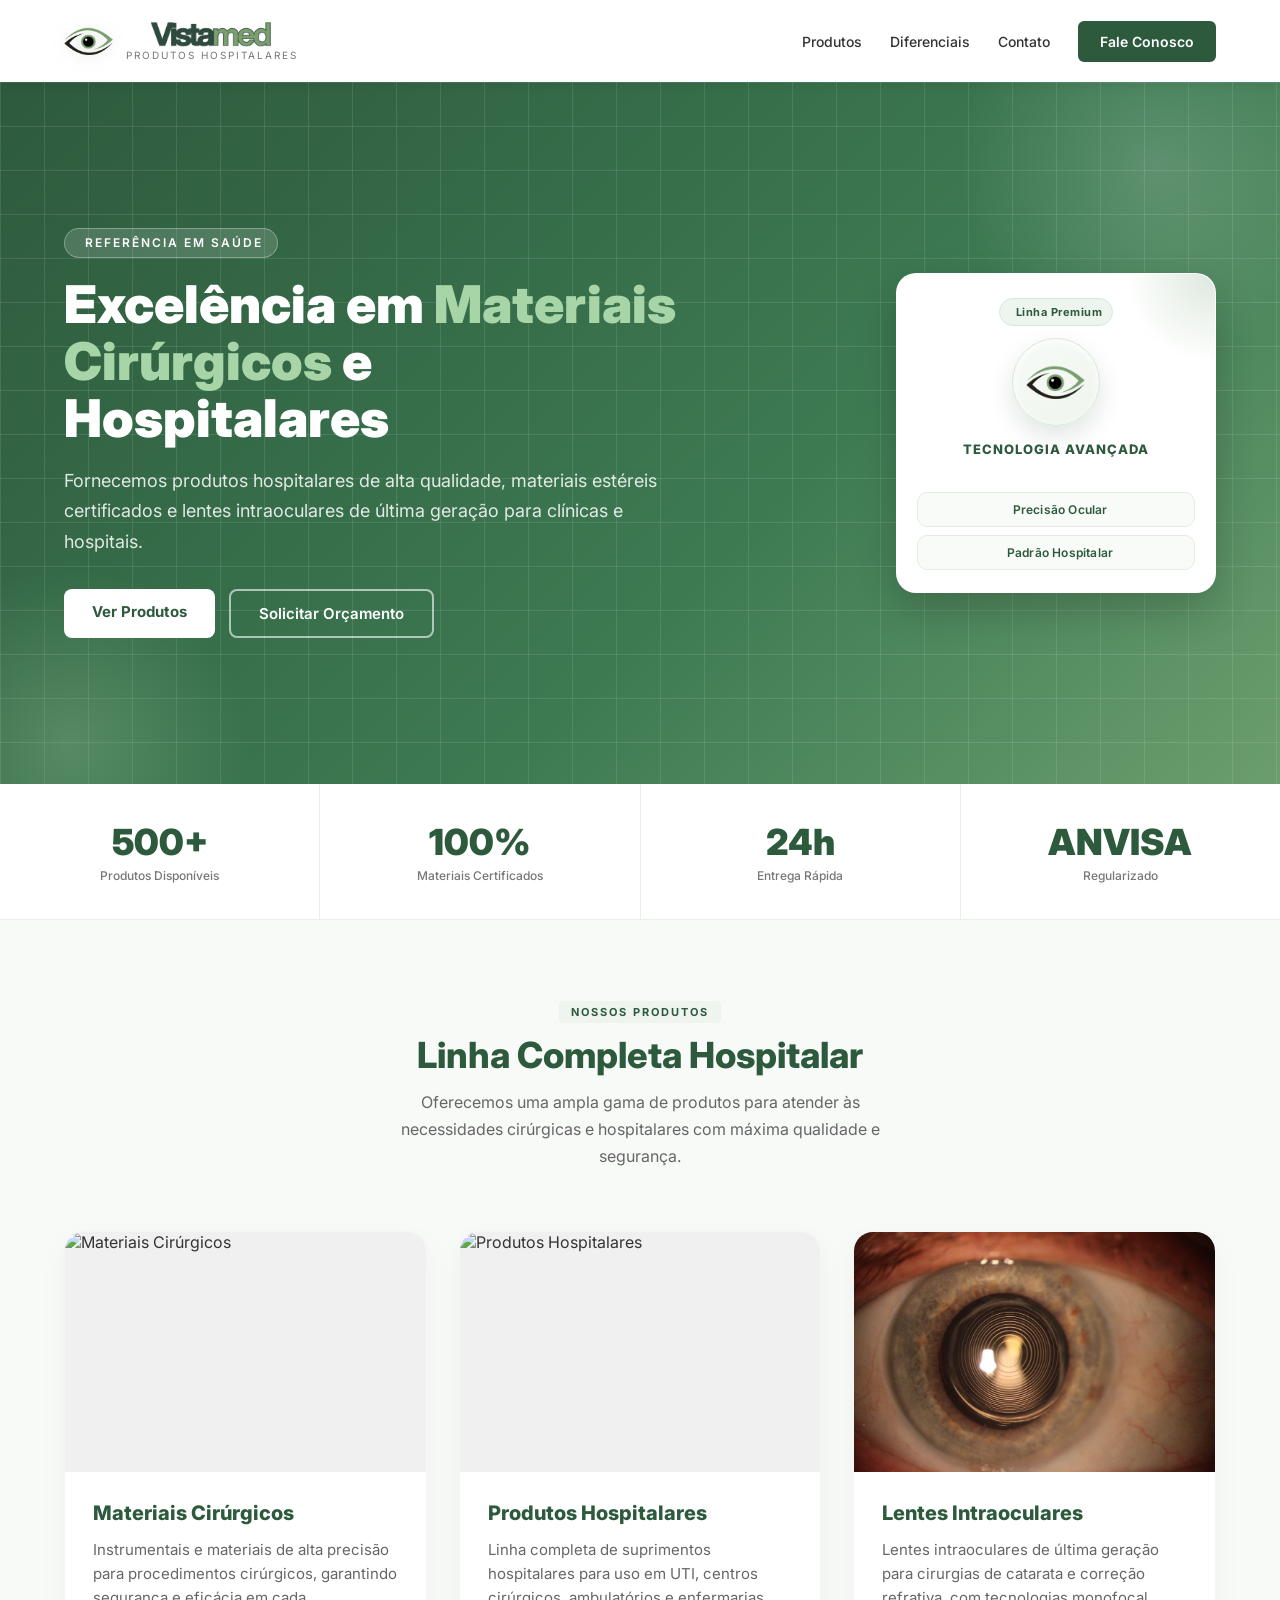
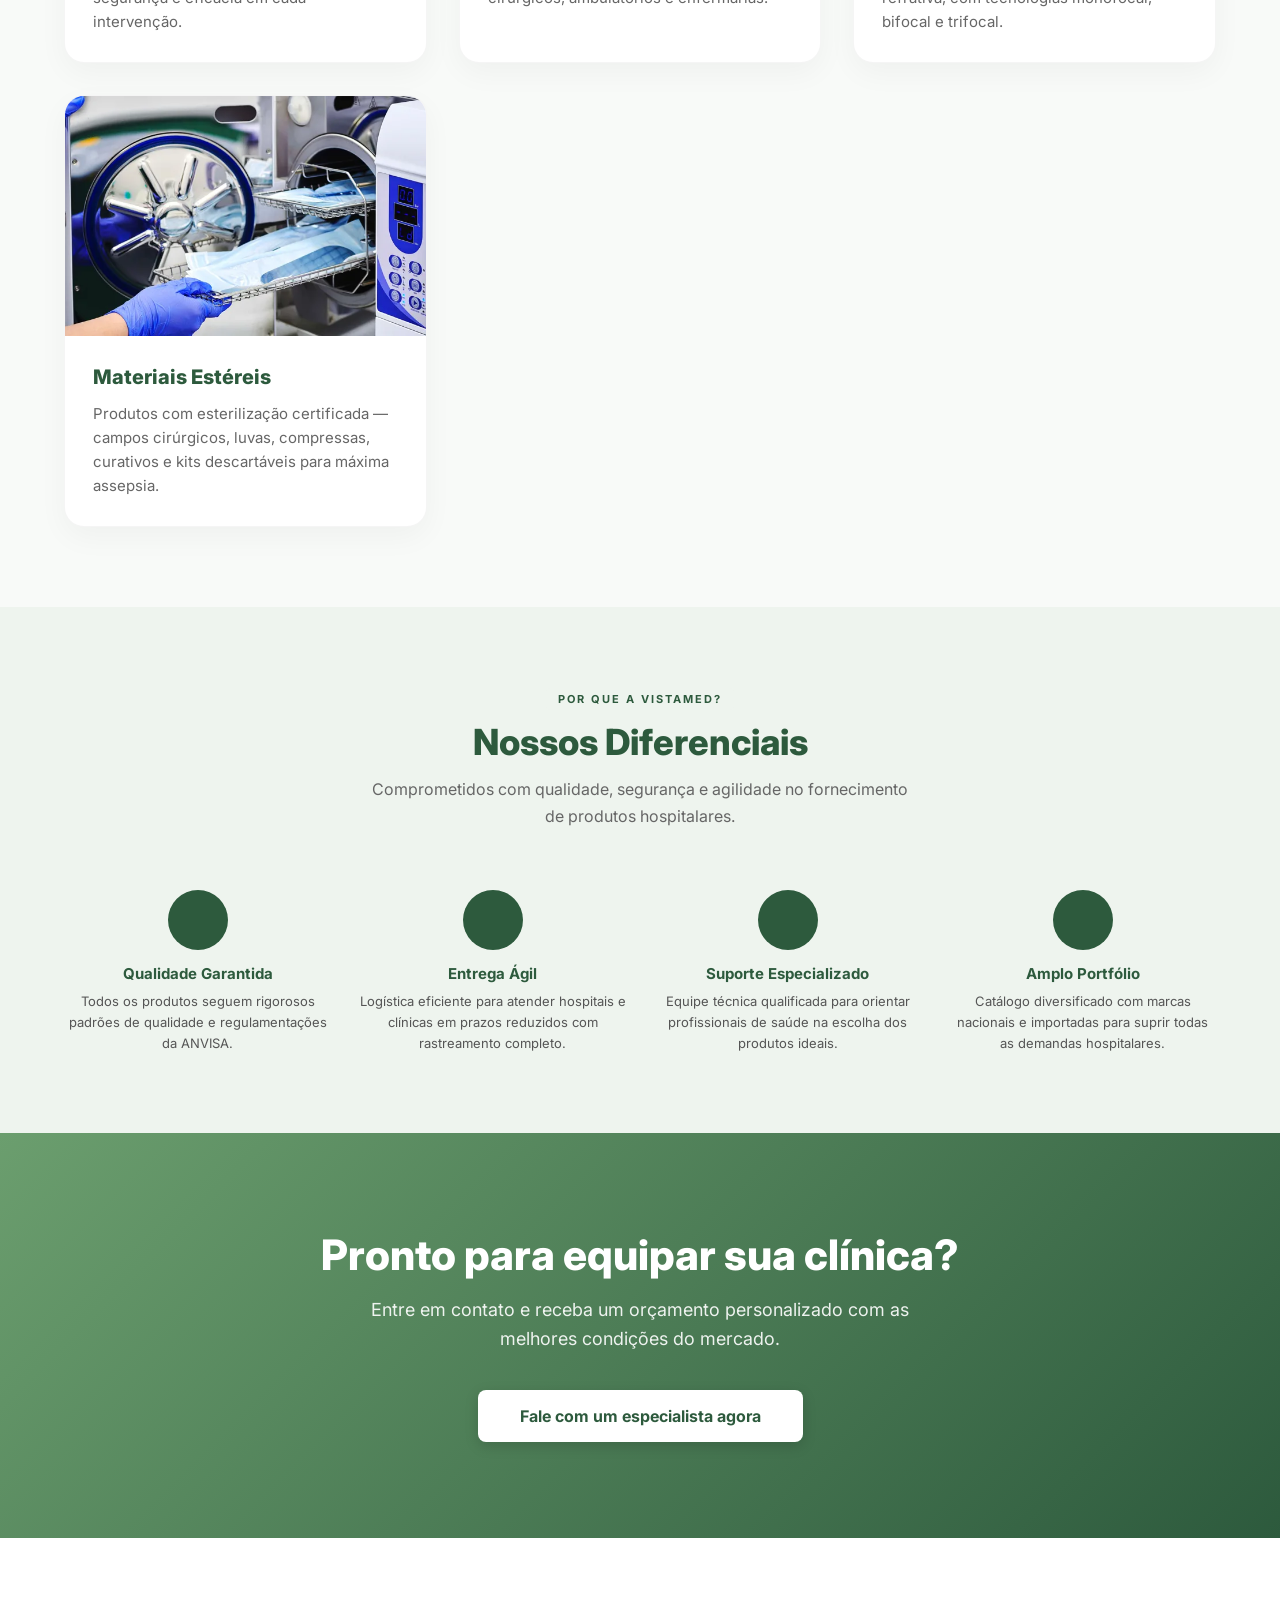
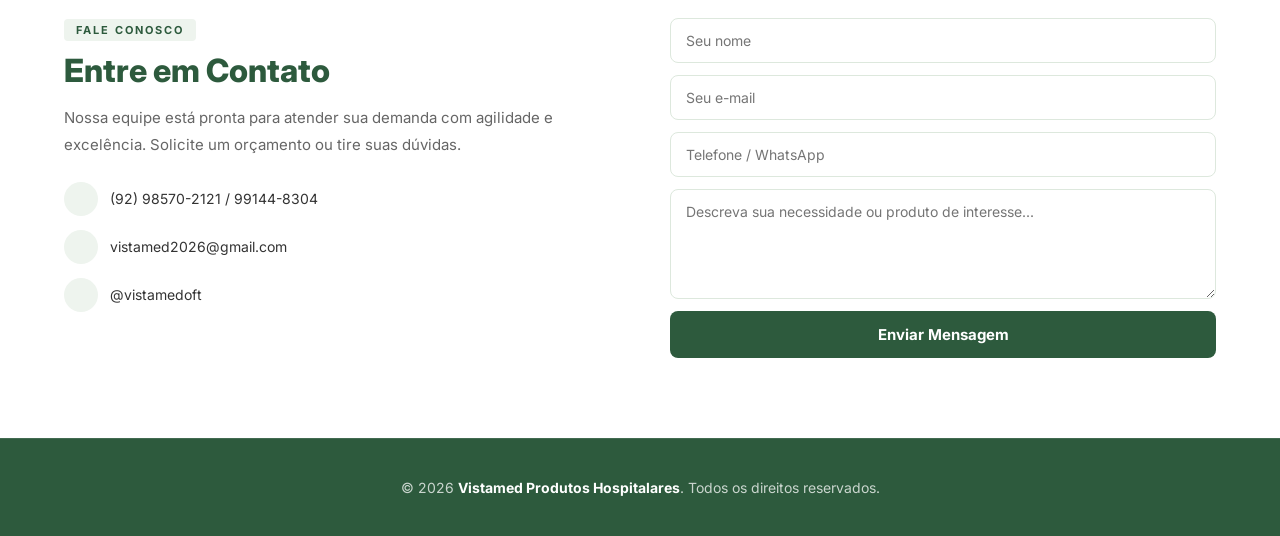
==== frontend/index.html @ 11a18e43 "correção - index e imagens" ====
<!doctype html>
<html lang="pt-BR">
  <head>
    <meta charset="UTF-8" />
    <meta name="viewport" content="width=device-width, initial-scale=1.0" />
    <title>Vistamed - Produtos Hospitalares</title>
    <link
      href="https://fonts.googleapis.com/css2?family=Inter:wght@300;400;600;700;900&display=swap"
      rel="stylesheet"
    />
    <link
      rel="stylesheet"
      href="https://cdn-uicons.flaticon.com/uicons-regular-rounded/css/uicons-regular-rounded.css"
    />
    <link
      rel="stylesheet"
      href="https://cdn-uicons.flaticon.com/uicons-brands/css/uicons-brands.css"
    />
    <link rel="stylesheet" href="src/styles/main.css" />
  </head>
  <body>
    <!-- NAVBAR -->
    <nav>
      <div class="brand">
        <img src="src/images/iconjob.png" alt="Logo Vistamed" class="brand-mark" />
        <div class="brand-copy">
          <img src="src/images/namejob.png" alt="Vistamed" class="brand-name" />
          <div class="logo-sub">Produtos Hospitalares</div>
        </div>
      </div>
      <div class="nav-links">
        <a href="#produtos">Produtos</a>
        <a href="#diferenciais">Diferenciais</a>
        <a href="#contato">Contato</a>
        <a href="#contato" class="btn-nav">Fale Conosco</a>
      </div>
      <button
        class="hamburger"
        id="hamburgerBtn"
        aria-label="Abrir menu"
        type="button"
      >
        <span></span><span></span><span></span>
      </button>
      <div class="mobile-menu" id="mobileMenu">
        <a href="#produtos" class="mobile-menu-link">Produtos</a>
        <a href="#diferenciais" class="mobile-menu-link">Diferenciais</a>
        <a href="#contato" class="mobile-menu-link">Contato</a>
        <a href="#contato" class="btn-mobile mobile-menu-link">Fale Conosco</a>
      </div>
    </nav>

    <!-- HERO -->
    <section class="hero">
      <div class="hero-content">
        <div class="hero-badge">
          <i class="fi-rr-hospital"></i>Referência em Saúde
        </div>
        <h1>Excelência em <em>Materiais Cirúrgicos</em> e Hospitalares</h1>
        <p>
          Fornecemos produtos hospitalares de alta qualidade, materiais estéreis
          certificados e lentes intraoculares de última geração para clínicas e
          hospitais.
        </p>
        <div class="hero-btns">
          <a href="#produtos" class="btn-primary">Ver Produtos</a>
          <a
            href="https://wa.me/5592985702121?text=Ol%C3%A1%2C%20gostaria%20de%20solicitar%20um%20or%C3%A7amento.%20Pode%20me%20ajudar%3F
"
            target="_blank"
            rel="noopener noreferrer"
            class="btn-secondary"
            >Solicitar Orçamento</a
          >
        </div>
      </div>
      <div class="hero-visual">
        <div class="hero-visual-tag">
          <i class="fi-rr-badge-check"></i>
          Linha Premium
        </div>
        <div class="hero-logo-chip">
          <img src="src/images/iconjob.png" alt="Tecnologia ocular Vistamed" />
        </div>
        <p>Tecnologia Avançada</p>
        <div class="hero-visual-features">
          <div class="hero-mini-card">
            <i class="fi-rr-eye"></i>
            <span>Precisão Ocular</span>
          </div>
          <div class="hero-mini-card">
            <i class="fi-rr-hospital"></i>
            <span>Padrão Hospitalar</span>
          </div>
        </div>
      </div>
    </section>

    <!-- STATS -->
    <div class="stats">
      <div class="stat-item">
        <div class="stat-number">500+</div>
        <div class="stat-label">Produtos Disponíveis</div>
      </div>
      <div class="stat-item">
        <div class="stat-number">100%</div>
        <div class="stat-label">Materiais Certificados</div>
      </div>
      <div class="stat-item">
        <div class="stat-number">24h</div>
        <div class="stat-label">Entrega Rápida</div>
      </div>
      <div class="stat-item">
        <div class="stat-number">ANVISA</div>
        <div class="stat-label">Regularizado</div>
      </div>
    </div>

    <!-- PRODUTOS -->
    <section class="products" id="produtos">
      <div class="section-title">
        <div class="tag">Nossos Produtos</div>
        <h2>Linha Completa Hospitalar</h2>
        <p>
          Oferecemos uma ampla gama de produtos para atender às necessidades
          cirúrgicas e hospitalares com máxima qualidade e segurança.
        </p>
      </div>
      <div class="products-grid">
        <div class="product-card">
          <div class="product-image">
            <img src="src/images/material-cirurgico.jpg" alt="Materiais Cirúrgicos" loading="lazy">
          </div>
          <div class="product-content">
            <h3>Materiais Cirúrgicos</h3>
            <p>
              Instrumentais e materiais de alta precisão para procedimentos
              cirúrgicos, garantindo segurança e eficácia em cada intervenção.
            </p>
          </div>
        </div>
        <div class="product-card">
          <div class="product-image">
            <img src="src/images/material-hospitalar.jpg" alt="Produtos Hospitalares" loading="lazy">
          </div>
          <div class="product-content">
            <h3>Produtos Hospitalares</h3>
            <p>
              Linha completa de suprimentos hospitalares para uso em UTI, centros
              cirúrgicos, ambulatórios e enfermarias.
            </p>
          </div>
        </div>
        <div class="product-card">
          <div class="product-image">
            <img src="src/images/lente-intraoculares.jpeg" alt="Lentes Intraoculares" loading="lazy">
          </div>
          <div class="product-content">
            <h3>Lentes Intraoculares</h3>
            <p>
              Lentes intraoculares de última geração para cirurgias de catarata e
              correção refrativa, com tecnologias monofocal, bifocal e trifocal.
            </p>
          </div>
        </div>
        <div class="product-card">
          <div class="product-image">
            <img src="src/images/material-esteril.jpg" alt="Materiais Estéreis" loading="lazy">
          </div>
          <div class="product-content">
            <h3>Materiais Estéreis</h3>
            <p>
              Produtos com esterilização certificada — campos cirúrgicos, luvas,
              compressas, curativos e kits descartáveis para máxima assepsia.
            </p>
          </div>
        </div>
      </div>
    </section>

    <!-- DIFERENCIAIS -->
    <section class="features" id="diferenciais">
      <div class="section-title">
        <div class="tag">Por que a Vistamed?</div>
        <h2>Nossos Diferenciais</h2>
        <p>
          Comprometidos com qualidade, segurança e agilidade no fornecimento de
          produtos hospitalares.
        </p>
      </div>
      <div class="features-grid">
        <div class="feature-item">
          <div class="feature-icon"><i class="fi-rr-badge-check"></i></div>
          <h3>Qualidade Garantida</h3>
          <p>
            Todos os produtos seguem rigorosos padrões de qualidade e
            regulamentações da ANVISA.
          </p>
        </div>
        <div class="feature-item">
          <div class="feature-icon"><i class="fi-rr-truck-side"></i></div>
          <h3>Entrega Ágil</h3>
          <p>
            Logística eficiente para atender hospitais e clínicas em prazos
            reduzidos com rastreamento completo.
          </p>
        </div>
        <div class="feature-item">
          <div class="feature-icon"><i class="fi-rr-headset"></i></div>
          <h3>Suporte Especializado</h3>
          <p>
            Equipe técnica qualificada para orientar profissionais de saúde na
            escolha dos produtos ideais.
          </p>
        </div>
        <div class="feature-item">
          <div class="feature-icon"><i class="fi-rr-briefcase"></i></div>
          <h3>Amplo Portfólio</h3>
          <p>
            Catálogo diversificado com marcas nacionais e importadas para suprir
            todas as demandas hospitalares.
          </p>
        </div>
      </div>
    </section>

    <!-- CTA -->
    <section class="cta-section">
      <h2>Pronto para equipar sua clínica?</h2>
      <p>
        Entre em contato e receba um orçamento personalizado com as melhores
        condições do mercado.
      </p>
      <a
        href="https://wa.me/5592985702121?text=Ol%C3%A1%21%20Vim%20pelo%20site%20da%20Vistamed%20e%20gostaria%20de%20receber%20um%20or%C3%A7amento.%20Podem%20me%20ajudar%3F"
        target="_blank"
        rel="noopener noreferrer"
        class="btn-cta"
      >
        Fale com um especialista agora
      </a>
    </section>

    <!-- CONTATO -->
    <section class="contact" id="contato">
      <div class="contact-grid">
        <div class="contact-info">
          <div class="tag">Fale Conosco</div>
          <h2>Entre em Contato</h2>
          <p>
            Nossa equipe está pronta para atender sua demanda com agilidade e
            excelência. Solicite um orçamento ou tire suas dúvidas.
          </p>
          <div class="contact-item">
            <span class="contact-item-icon"
              ><i class="fi-rr-phone-call"></i
            ></span>
            <a
              href="https://wa.me/5592985702121"
              target="_blank"
              rel="noopener noreferrer"
              >(92) 98570-2121 / 99144-8304</a
            >
          </div>
          <div class="contact-item">
            <span class="contact-item-icon"
              ><i class="fi-rr-envelope"></i
            ></span>
            <a href="mailto:vistamed2026@gmail.com">vistamed2026@gmail.com</a>
          </div>
          <div class="contact-item">
            <span class="contact-item-icon"
              ><i class="fi-brands-instagram"></i
            ></span>
            <a
              href="https://instagram.com/vistamedoft"
              target="_blank"
              rel="noopener noreferrer"
              >@vistamedoft</a
            >
          </div>
        </div>
        <form class="contact-form" id="contactForm">
          <input type="text" id="nome" placeholder="Seu nome" required />
          <input type="email" id="email" placeholder="Seu e-mail" required />
          <input
            type="tel"
            id="telefone"
            placeholder="Telefone / WhatsApp"
            required
          />
          <textarea
            id="mensagem"
            placeholder="Descreva sua necessidade ou produto de interesse..."
            required
          ></textarea>
          <button type="submit" class="btn-form">Enviar Mensagem</button>
        </form>
      </div>
    </section>

    <!-- FOOTER -->
    <footer>
      <p>
        &copy; 2026 <strong>Vistamed Produtos Hospitalares</strong>. Todos os
        direitos reservados.
      </p>
    </footer>

    <script src="src/js/menu.js" defer></script>
    <script src="src/js/whatsapp-form.js" defer></script>
    <script src="src/js/main.js" defer></script>
  </body>
</html>
---- frontend/src/styles/main.css ----
@import url('./base/variables.css');
@import url('./base/reset.css');
@import url('./components/sections-common.css');
@import url('./sections/navbar.css');
@import url('./sections/hero.css');
@import url('./sections/stats.css');
@import url('./sections/products.css');
@import url('./sections/features.css');
@import url('./sections/cta.css');
@import url('./sections/contact.css');
@import url('./sections/footer.css');
@import url('./base/responsive.css');
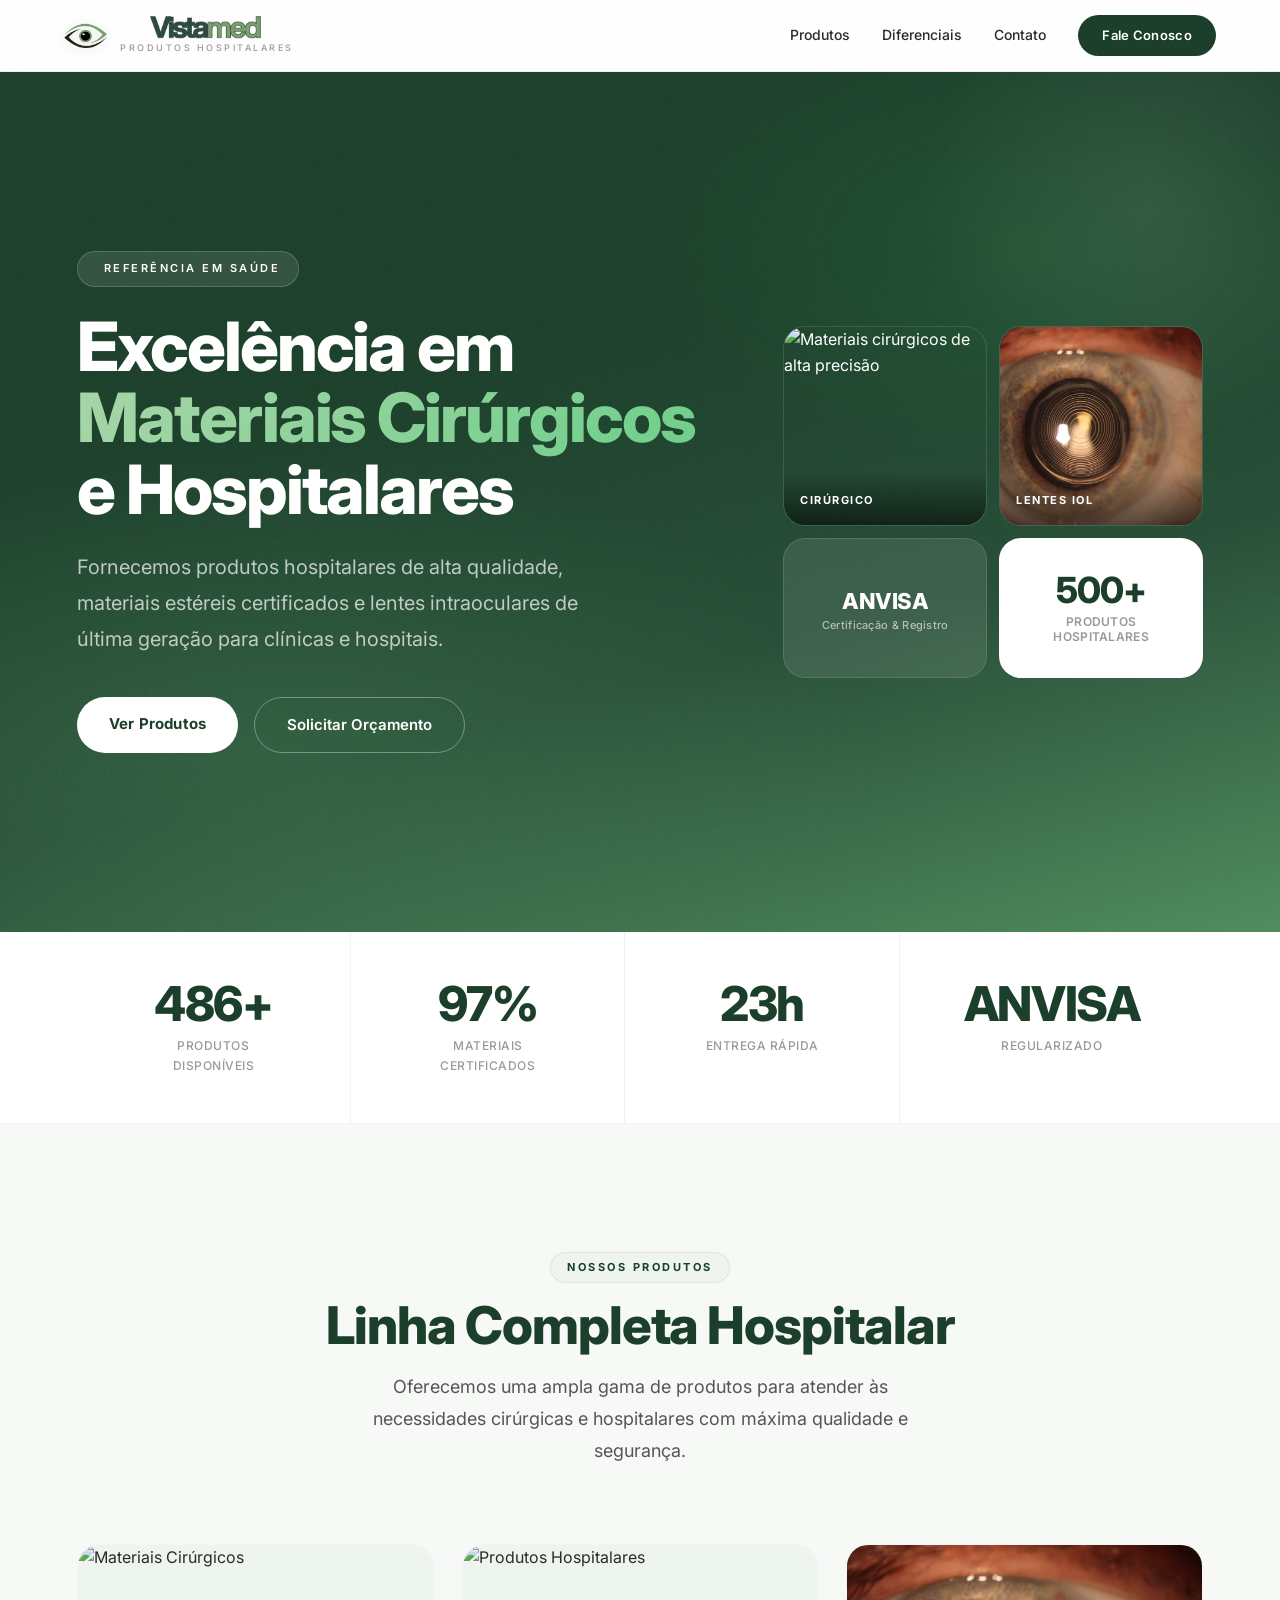
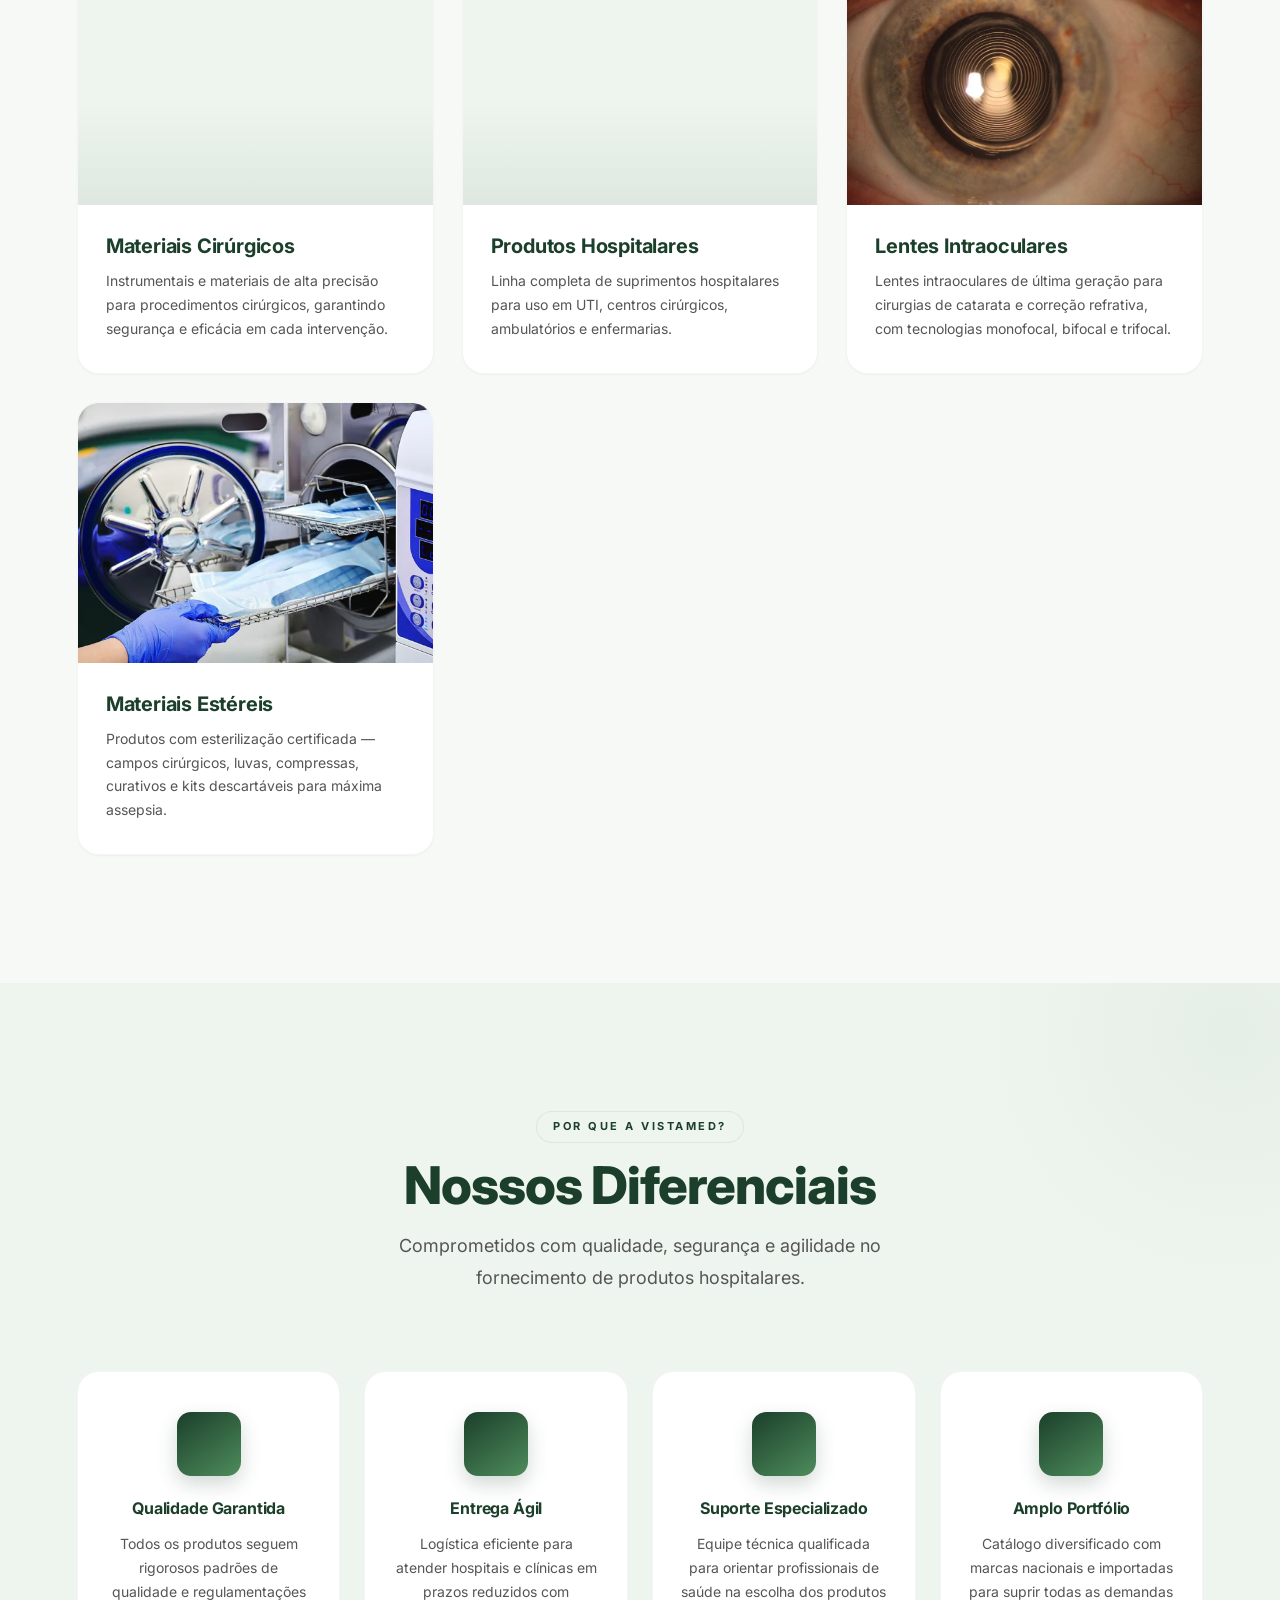
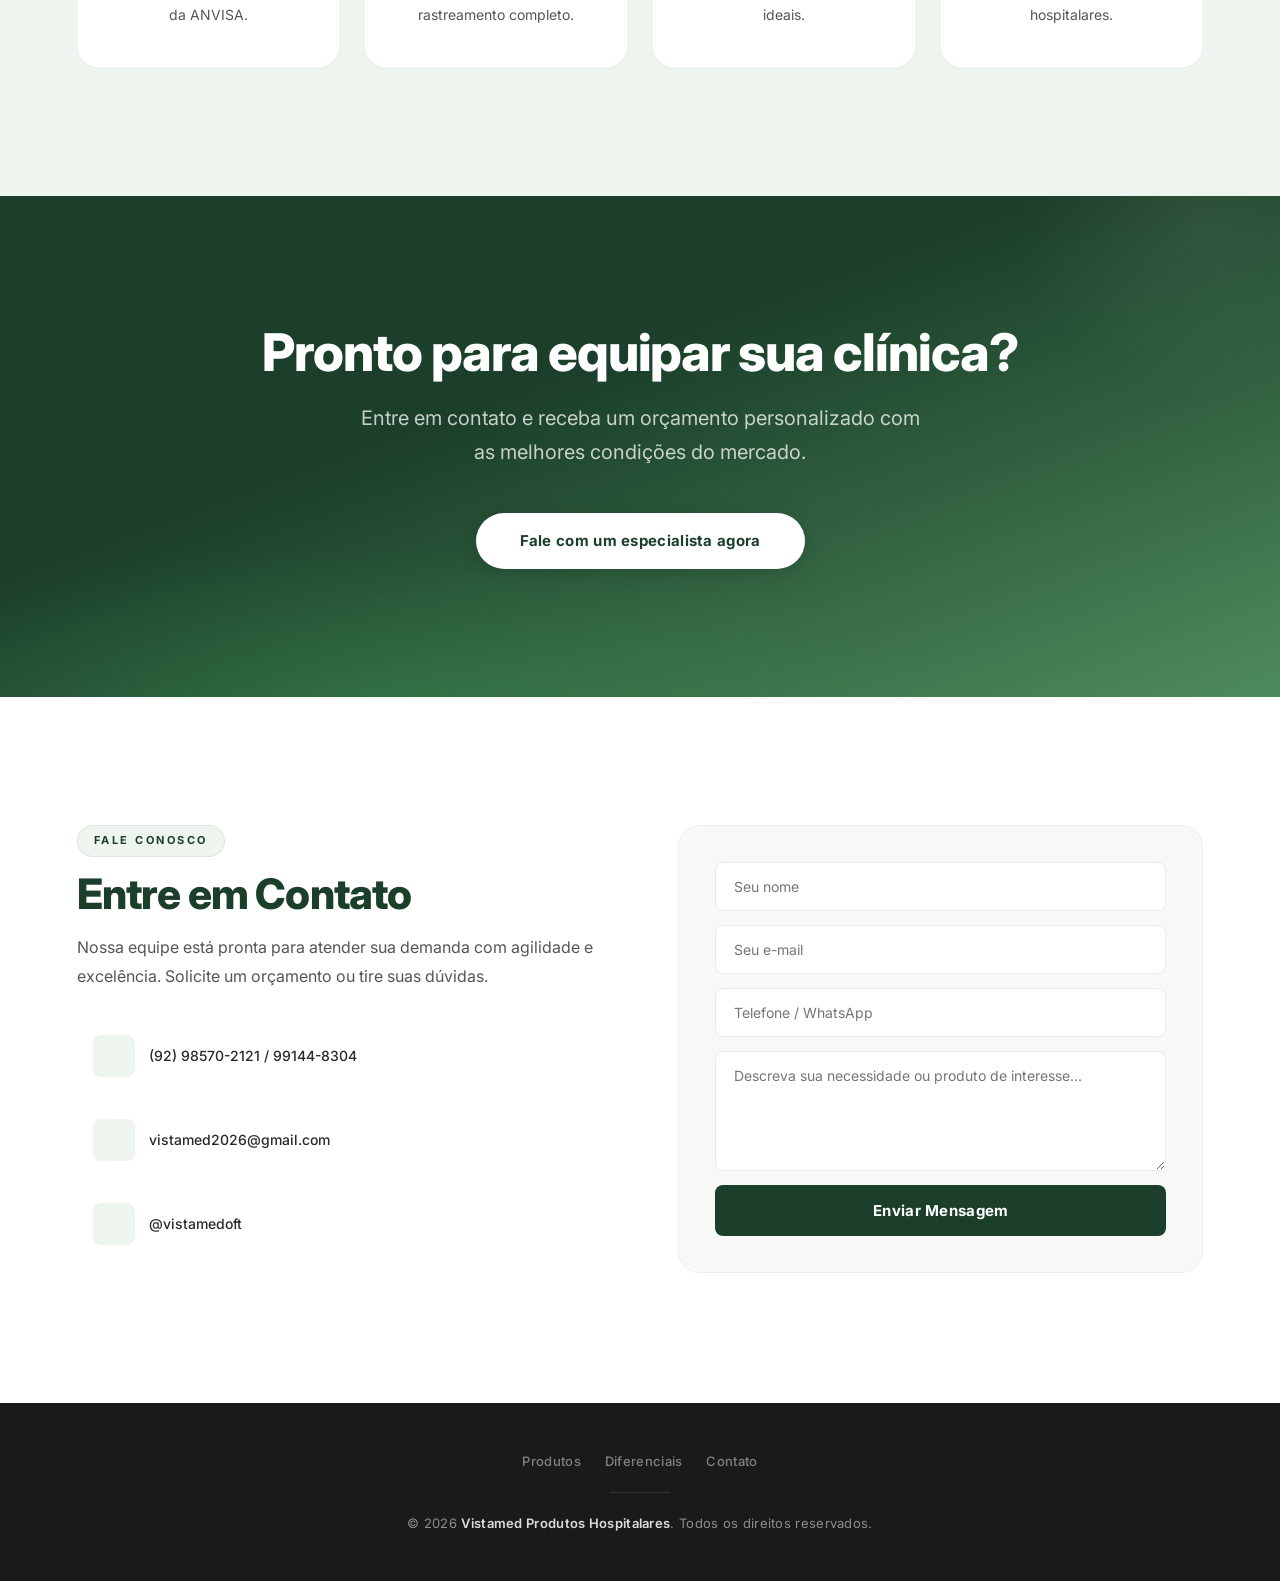
==== commit 8c1bb15c: "1.0.0v - versão atualizada basica com animações e melhorias na hero" ====
--- a/frontend/index.html
+++ b/frontend/index.html
@@ -3,9 +3,12 @@
   <head>
     <meta charset="UTF-8" />
     <meta name="viewport" content="width=device-width, initial-scale=1.0" />
+    <meta name="description" content="Vistamed - Produtos hospitalares de alta qualidade, materiais cirúrgicos, lentes intraoculares e suprimentos estéreis certificados pela ANVISA." />
     <title>Vistamed - Produtos Hospitalares</title>
+    <link rel="preconnect" href="https://fonts.googleapis.com" />
+    <link rel="preconnect" href="https://fonts.gstatic.com" crossorigin />
     <link
-      href="https://fonts.googleapis.com/css2?family=Inter:wght@300;400;600;700;900&display=swap"
+      href="https://fonts.googleapis.com/css2?family=Inter:wght@300;400;500;600;700;800&display=swap"
       rel="stylesheet"
     />
     <link
@@ -52,7 +55,7 @@
 
     <!-- HERO -->
     <section class="hero">
-      <div class="hero-content">
+      <div class="hero-content reveal-left">
         <div class="hero-badge">
           <i class="fi-rr-hospital"></i>Referência em Saúde
         </div>
@@ -74,24 +77,27 @@
           >
         </div>
       </div>
-      <div class="hero-visual">
-        <div class="hero-visual-tag">
+      <div class="hero-bento reveal-scale">
+        <div class="bento-card bento-main">
+          <img src="src/images/material-cirurgico.jpg" alt="Materiais cirúrgicos de alta precisão" loading="eager" />
+          <div class="bento-overlay">
+            <span class="bento-label">Cirúrgico</span>
+          </div>
+        </div>
+        <div class="bento-card bento-accent">
+          <img src="src/images/lente-intraoculares.jpeg" alt="Lentes intraoculares premium" loading="eager" />
+          <div class="bento-overlay">
+            <span class="bento-label">Lentes IOL</span>
+          </div>
+        </div>
+        <div class="bento-card bento-trust">
           <i class="fi-rr-badge-check"></i>
-          Linha Premium
-        </div>
-        <div class="hero-logo-chip">
-          <img src="src/images/iconjob.png" alt="Tecnologia ocular Vistamed" />
-        </div>
-        <p>Tecnologia Avançada</p>
-        <div class="hero-visual-features">
-          <div class="hero-mini-card">
-            <i class="fi-rr-eye"></i>
-            <span>Precisão Ocular</span>
-          </div>
-          <div class="hero-mini-card">
-            <i class="fi-rr-hospital"></i>
-            <span>Padrão Hospitalar</span>
-          </div>
+          <span class="bento-trust-number">ANVISA</span>
+          <span class="bento-trust-text">Certificação & Registro</span>
+        </div>
+        <div class="bento-card bento-metric">
+          <span class="bento-metric-number">500+</span>
+          <span class="bento-metric-text">Produtos<br>Hospitalares</span>
         </div>
       </div>
     </section>
@@ -118,7 +124,7 @@
 
     <!-- PRODUTOS -->
     <section class="products" id="produtos">
-      <div class="section-title">
+      <div class="section-title reveal">
         <div class="tag">Nossos Produtos</div>
         <h2>Linha Completa Hospitalar</h2>
         <p>
@@ -127,7 +133,7 @@
         </p>
       </div>
       <div class="products-grid">
-        <div class="product-card">
+        <div class="product-card reveal reveal-delay-1">
           <div class="product-image">
             <img src="src/images/material-cirurgico.jpg" alt="Materiais Cirúrgicos" loading="lazy">
           </div>
@@ -139,7 +145,7 @@
             </p>
           </div>
         </div>
-        <div class="product-card">
+        <div class="product-card reveal reveal-delay-2">
           <div class="product-image">
             <img src="src/images/material-hospitalar.jpg" alt="Produtos Hospitalares" loading="lazy">
           </div>
@@ -151,7 +157,7 @@
             </p>
           </div>
         </div>
-        <div class="product-card">
+        <div class="product-card reveal reveal-delay-3">
           <div class="product-image">
             <img src="src/images/lente-intraoculares.jpeg" alt="Lentes Intraoculares" loading="lazy">
           </div>
@@ -163,7 +169,7 @@
             </p>
           </div>
         </div>
-        <div class="product-card">
+        <div class="product-card reveal reveal-delay-4">
           <div class="product-image">
             <img src="src/images/material-esteril.jpg" alt="Materiais Estéreis" loading="lazy">
           </div>
@@ -180,7 +186,7 @@
 
     <!-- DIFERENCIAIS -->
     <section class="features" id="diferenciais">
-      <div class="section-title">
+      <div class="section-title reveal">
         <div class="tag">Por que a Vistamed?</div>
         <h2>Nossos Diferenciais</h2>
         <p>
@@ -189,7 +195,7 @@
         </p>
       </div>
       <div class="features-grid">
-        <div class="feature-item">
+        <div class="feature-item reveal reveal-delay-1">
           <div class="feature-icon"><i class="fi-rr-badge-check"></i></div>
           <h3>Qualidade Garantida</h3>
           <p>
@@ -197,7 +203,7 @@
             regulamentações da ANVISA.
           </p>
         </div>
-        <div class="feature-item">
+        <div class="feature-item reveal reveal-delay-2">
           <div class="feature-icon"><i class="fi-rr-truck-side"></i></div>
           <h3>Entrega Ágil</h3>
           <p>
@@ -205,7 +211,7 @@
             reduzidos com rastreamento completo.
           </p>
         </div>
-        <div class="feature-item">
+        <div class="feature-item reveal reveal-delay-3">
           <div class="feature-icon"><i class="fi-rr-headset"></i></div>
           <h3>Suporte Especializado</h3>
           <p>
@@ -213,7 +219,7 @@
             escolha dos produtos ideais.
           </p>
         </div>
-        <div class="feature-item">
+        <div class="feature-item reveal reveal-delay-4">
           <div class="feature-icon"><i class="fi-rr-briefcase"></i></div>
           <h3>Amplo Portfólio</h3>
           <p>
@@ -225,7 +231,7 @@
     </section>
 
     <!-- CTA -->
-    <section class="cta-section">
+    <section class="cta-section reveal-scale">
       <h2>Pronto para equipar sua clínica?</h2>
       <p>
         Entre em contato e receba um orçamento personalizado com as melhores
@@ -244,7 +250,7 @@
     <!-- CONTATO -->
     <section class="contact" id="contato">
       <div class="contact-grid">
-        <div class="contact-info">
+        <div class="contact-info reveal-left">
           <div class="tag">Fale Conosco</div>
           <h2>Entre em Contato</h2>
           <p>
@@ -280,7 +286,7 @@
             >
           </div>
         </div>
-        <form class="contact-form" id="contactForm">
+        <form class="contact-form reveal" id="contactForm">
           <input type="text" id="nome" placeholder="Seu nome" required />
           <input type="email" id="email" placeholder="Seu e-mail" required />
           <input
@@ -301,14 +307,23 @@
 
     <!-- FOOTER -->
     <footer>
-      <p>
-        &copy; 2026 <strong>Vistamed Produtos Hospitalares</strong>. Todos os
-        direitos reservados.
-      </p>
+      <div class="footer-inner">
+        <div class="footer-links">
+          <a href="#produtos">Produtos</a>
+          <a href="#diferenciais">Diferenciais</a>
+          <a href="#contato">Contato</a>
+        </div>
+        <div class="footer-divider"></div>
+        <p>
+          &copy; 2026 <strong>Vistamed Produtos Hospitalares</strong>. Todos os
+          direitos reservados.
+        </p>
+      </div>
     </footer>
 
     <script src="src/js/menu.js" defer></script>
     <script src="src/js/whatsapp-form.js" defer></script>
+    <script src="src/js/animations.js" defer></script>
     <script src="src/js/main.js" defer></script>
   </body>
 </html>
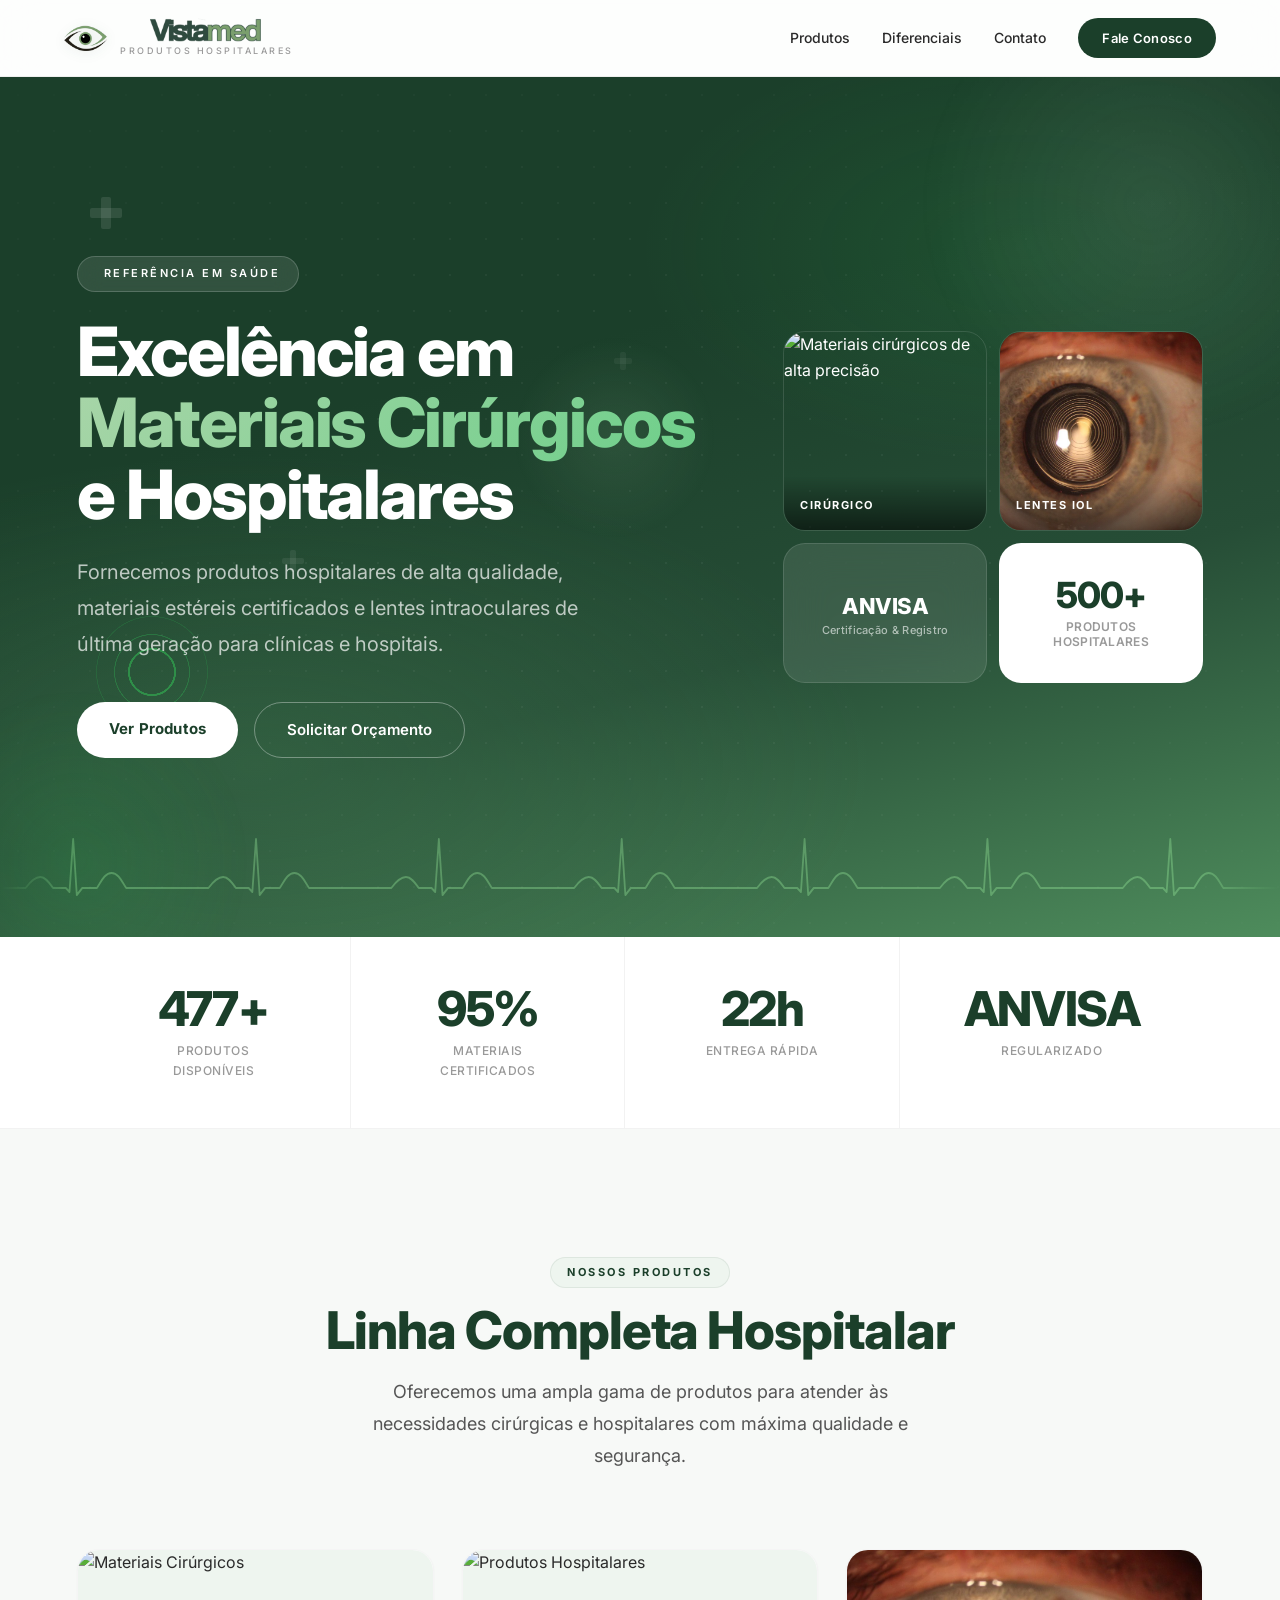
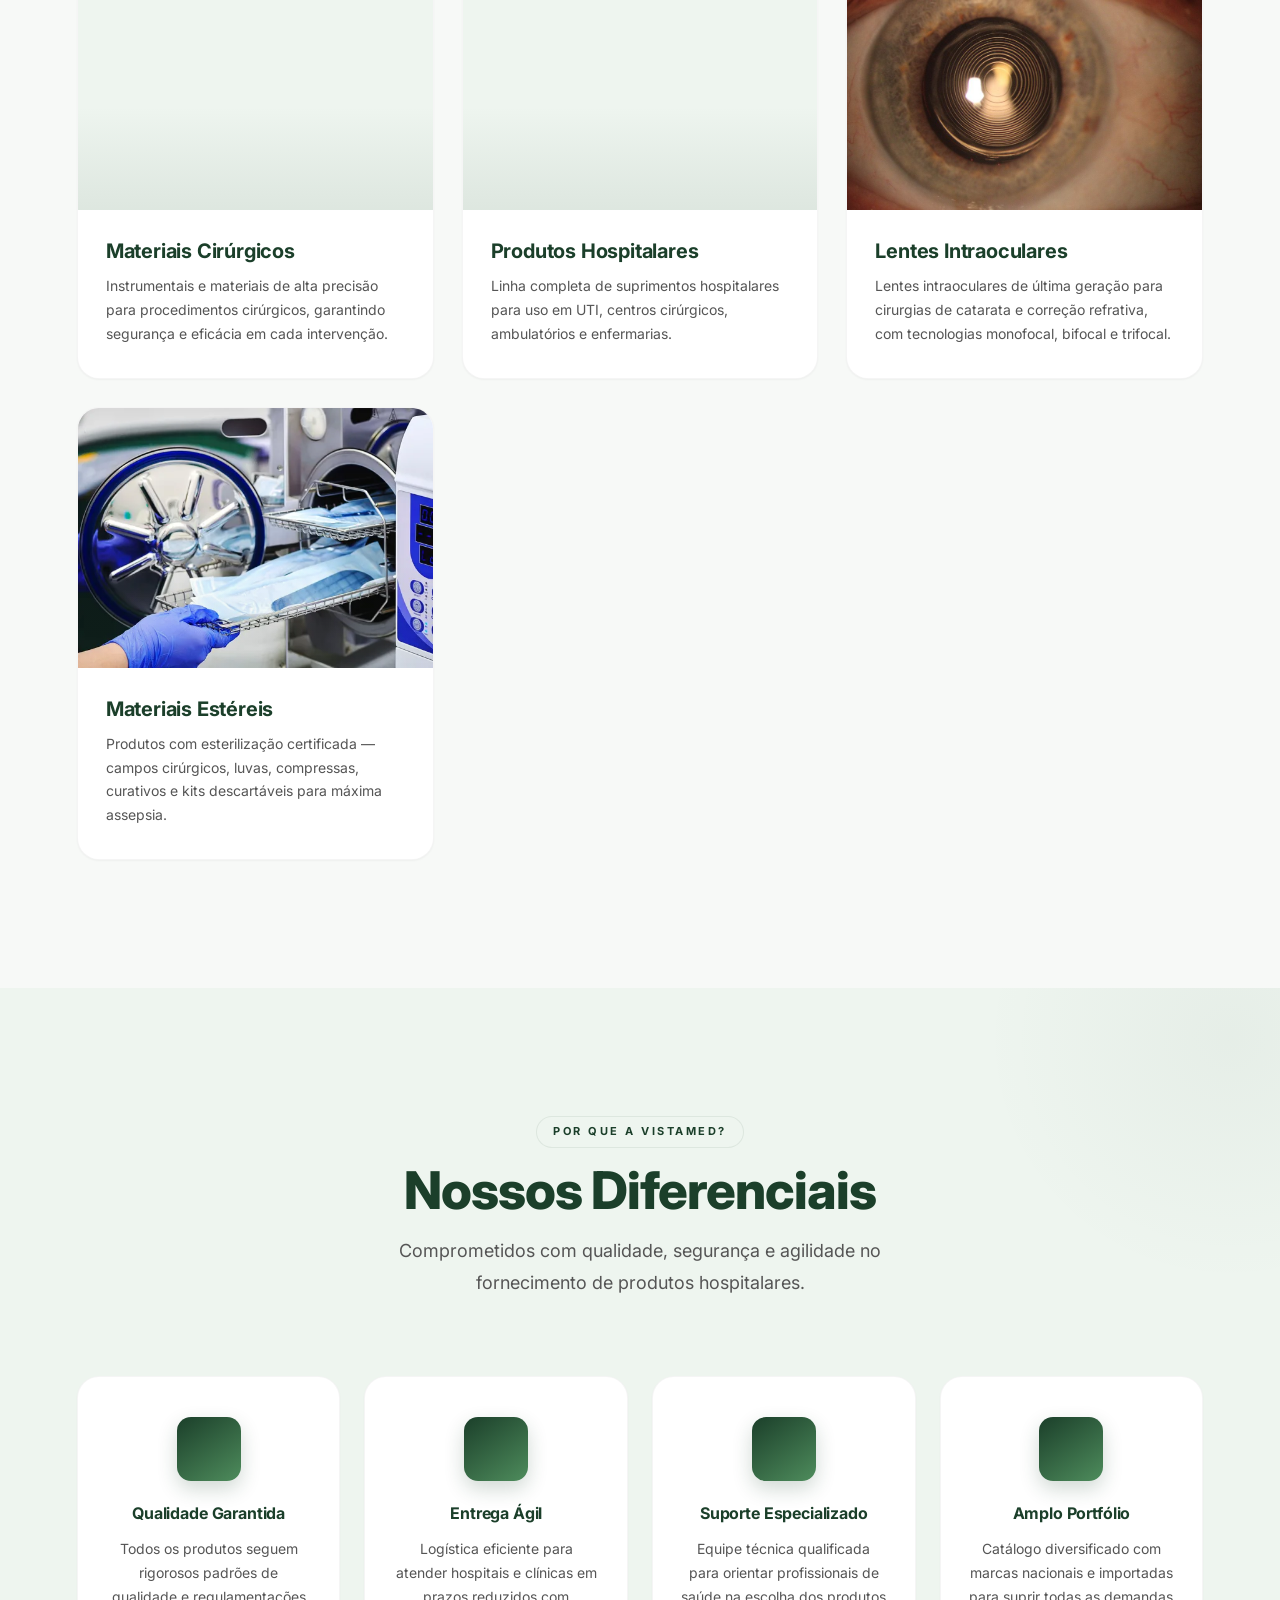
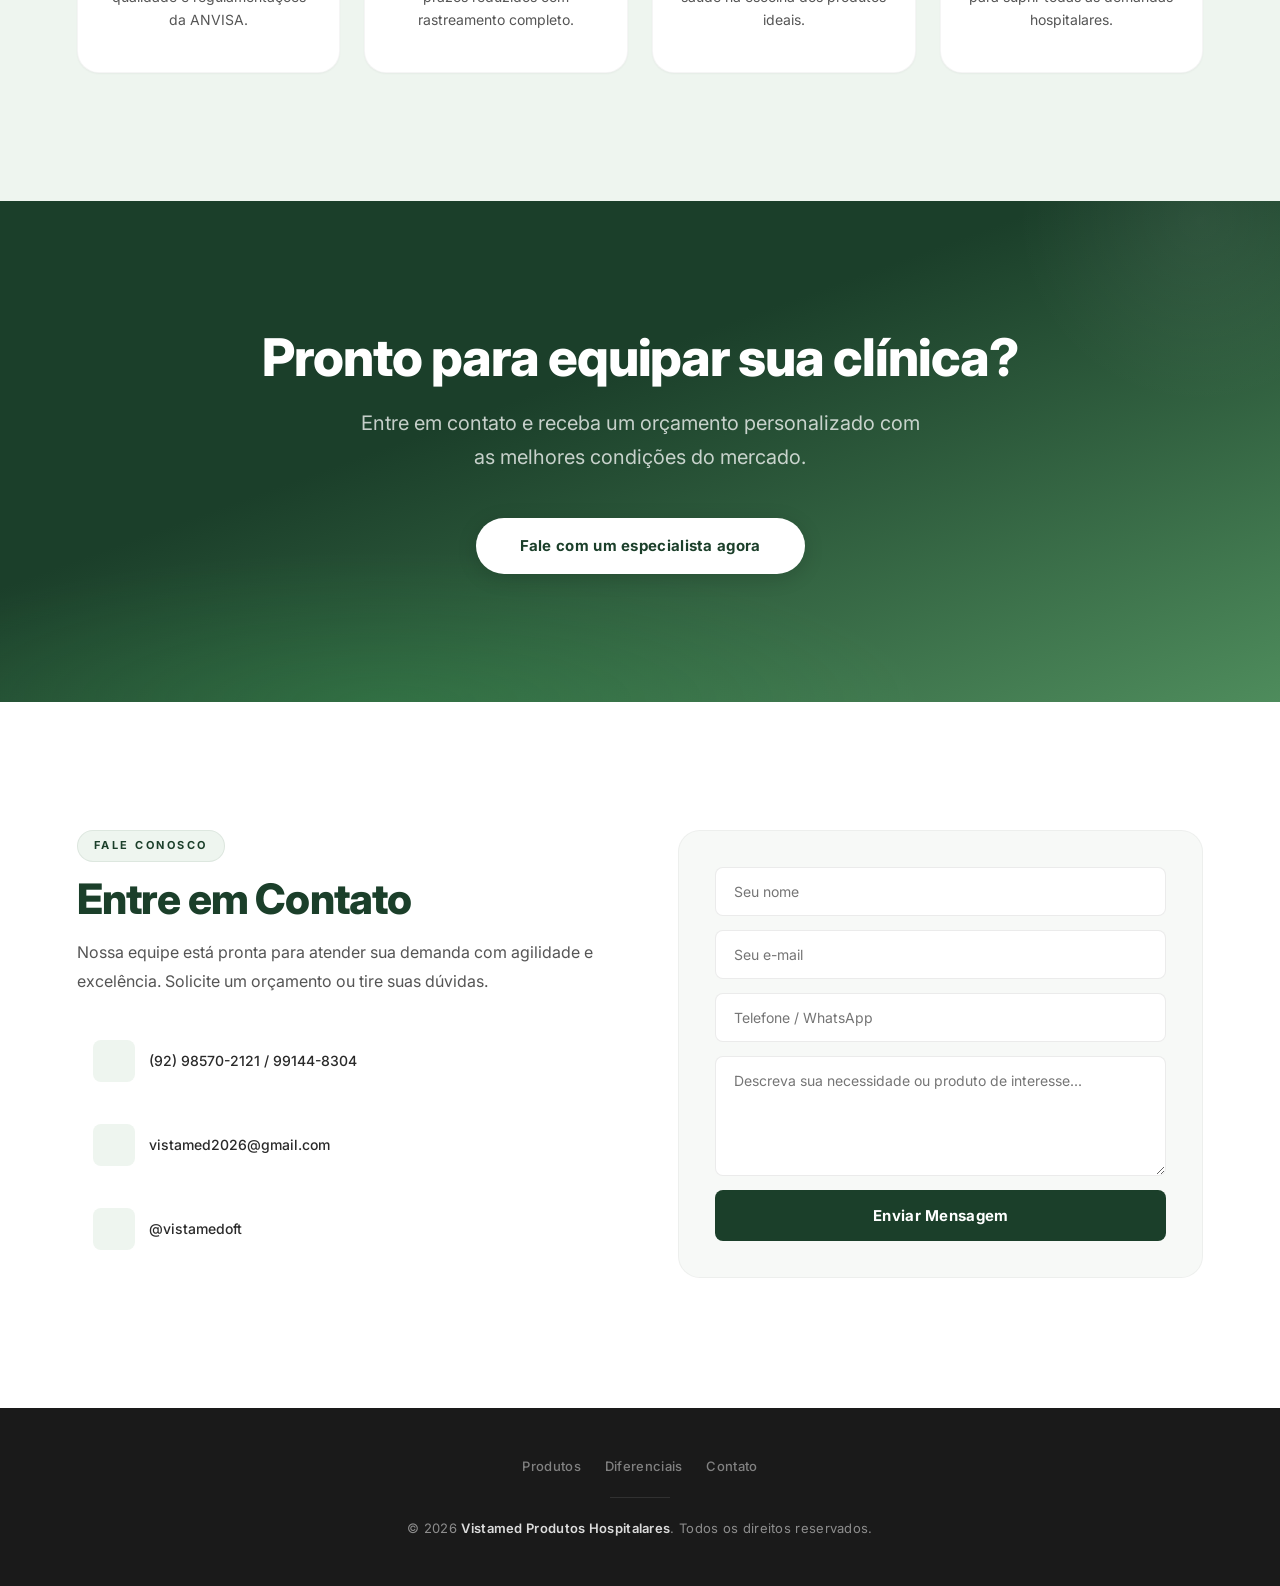
==== commit 9e9f7999: "implementação de animações e melhorias na seção hero; ajustes de responsividade e transições no navb" ====
--- a/frontend/index.html
+++ b/frontend/index.html
@@ -55,6 +55,22 @@
 
     <!-- HERO -->
     <section class="hero">
+      <div class="hero-orb-2" aria-hidden="true"></div>
+      <div class="hero-orb-3" aria-hidden="true"></div>
+      <!-- ECG line -->
+      <div class="hero-ecg-wrap" aria-hidden="true">
+        <div class="hero-ecg-track">
+          <svg viewBox="0 0 2800 70" preserveAspectRatio="none" xmlns="http://www.w3.org/2000/svg">
+            <path class="hero-ecg-path" d="M 0,55 L 28,55 C 32,50 38,44 44,44 C 50,44 54,50 58,55 L 72,55 L 76,59 L 80,6 L 84,62 L 90,55 L 106,55 C 110,50 114,40 122,40 C 130,40 134,50 138,55 L 200,55 L 228,55 C 232,50 238,44 244,44 C 250,44 254,50 258,55 L 272,55 L 276,59 L 280,6 L 284,62 L 290,55 L 306,55 C 310,50 314,40 322,40 C 330,40 334,50 338,55 L 400,55 L 428,55 C 432,50 438,44 444,44 C 450,44 454,50 458,55 L 472,55 L 476,59 L 480,6 L 484,62 L 490,55 L 506,55 C 510,50 514,40 522,40 C 530,40 534,50 538,55 L 600,55 L 628,55 C 632,50 638,44 644,44 C 650,44 654,50 658,55 L 672,55 L 676,59 L 680,6 L 684,62 L 690,55 L 706,55 C 710,50 714,40 722,40 C 730,40 734,50 738,55 L 800,55 L 828,55 C 832,50 838,44 844,44 C 850,44 854,50 858,55 L 872,55 L 876,59 L 880,6 L 884,62 L 890,55 L 906,55 C 910,50 914,40 922,40 C 930,40 934,50 938,55 L 1000,55 L 1028,55 C 1032,50 1038,44 1044,44 C 1050,44 1054,50 1058,55 L 1072,55 L 1076,59 L 1080,6 L 1084,62 L 1090,55 L 1106,55 C 1110,50 1114,40 1122,40 C 1130,40 1134,50 1138,55 L 1200,55 L 1228,55 C 1232,50 1238,44 1244,44 C 1250,44 1254,50 1258,55 L 1272,55 L 1276,59 L 1280,6 L 1284,62 L 1290,55 L 1306,55 C 1310,50 1314,40 1322,40 C 1330,40 1334,50 1338,55 L 1400,55 L 1428,55 C 1432,50 1438,44 1444,44 C 1450,44 1454,50 1458,55 L 1472,55 L 1476,59 L 1480,6 L 1484,62 L 1490,55 L 1506,55 C 1510,50 1514,40 1522,40 C 1530,40 1534,50 1538,55 L 1600,55 L 1628,55 C 1632,50 1638,44 1644,44 C 1650,44 1654,50 1658,55 L 1672,55 L 1676,59 L 1680,6 L 1684,62 L 1690,55 L 1706,55 C 1710,50 1714,40 1722,40 C 1730,40 1734,50 1738,55 L 1800,55 L 1828,55 C 1832,50 1838,44 1844,44 C 1850,44 1854,50 1858,55 L 1872,55 L 1876,59 L 1880,6 L 1884,62 L 1890,55 L 1906,55 C 1910,50 1914,40 1922,40 C 1930,40 1934,50 1938,55 L 2000,55 L 2028,55 C 2032,50 2038,44 2044,44 C 2050,44 2054,50 2058,55 L 2072,55 L 2076,59 L 2080,6 L 2084,62 L 2090,55 L 2106,55 C 2110,50 2114,40 2122,40 C 2130,40 2134,50 2138,55 L 2200,55 L 2228,55 C 2232,50 2238,44 2244,44 C 2250,44 2254,50 2258,55 L 2272,55 L 2276,59 L 2280,6 L 2284,62 L 2290,55 L 2306,55 C 2310,50 2314,40 2322,40 C 2330,40 2334,50 2338,55 L 2400,55 L 2428,55 C 2432,50 2438,44 2444,44 C 2450,44 2454,50 2458,55 L 2472,55 L 2476,59 L 2480,6 L 2484,62 L 2490,55 L 2506,55 C 2510,50 2514,40 2522,40 C 2530,40 2534,50 2538,55 L 2600,55 L 2628,55 C 2632,50 2638,44 2644,44 C 2650,44 2654,50 2658,55 L 2672,55 L 2676,59 L 2680,6 L 2684,62 L 2690,55 L 2706,55 C 2710,50 2714,40 2722,40 C 2730,40 2734,50 2738,55 L 2800,55"/>
+          </svg>
+        </div>
+      </div>
+      <!-- Pulse ring -->
+      <div class="hero-pulse" aria-hidden="true"></div>
+      <!-- Medical crosses -->
+      <div class="hero-cross hero-cross-1" aria-hidden="true"></div>
+      <div class="hero-cross hero-cross-2" aria-hidden="true"></div>
+      <div class="hero-cross hero-cross-3" aria-hidden="true"></div>
       <div class="hero-content reveal-left">
         <div class="hero-badge">
           <i class="fi-rr-hospital"></i>Referência em Saúde
